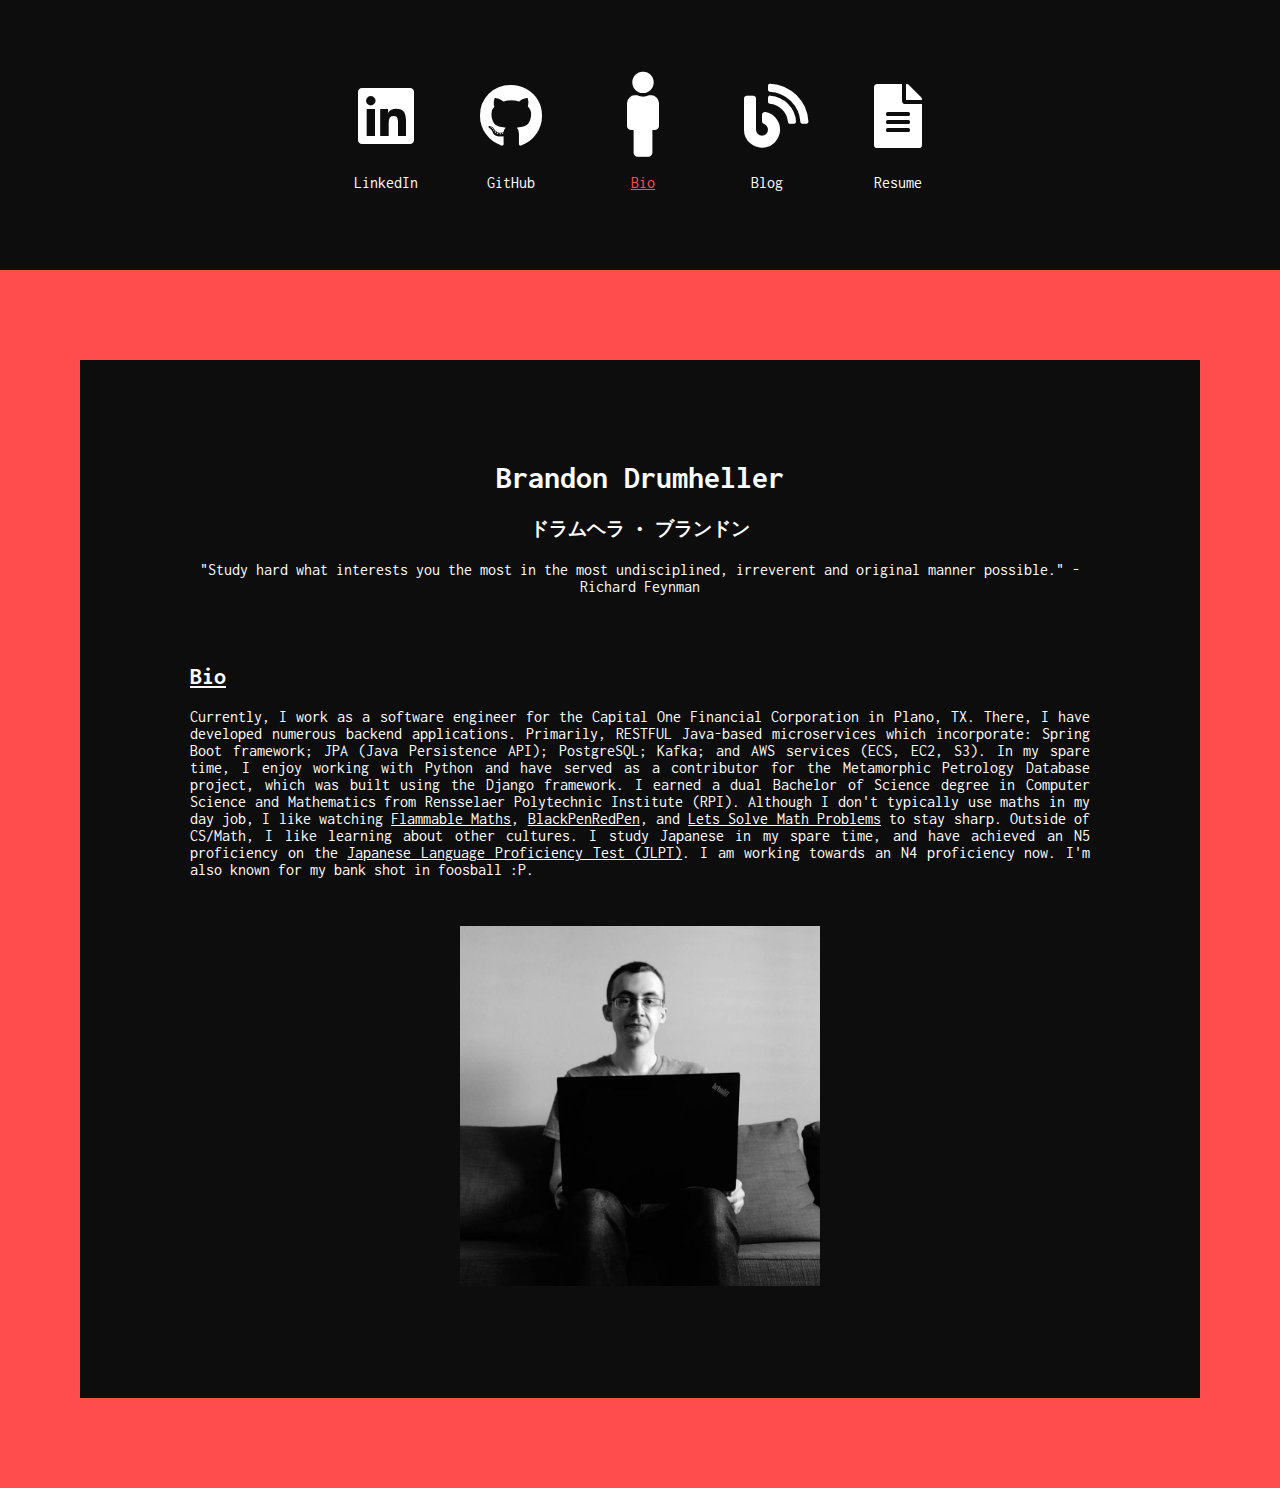
==== index.html @ a4639c78 "add font family" ====
<!DOCTYPE html>
<html lang="en-US">
  <head>
    <meta charset="utf-8"/>
    <title>Brandon Drumheller</title>
	<link href="https://fonts.googleapis.com/css?family=Inconsolata" rel="stylesheet">
    <link rel="stylesheet" href="css/drumheller.css">
	<link href="font-awesome/css/fontawesome.min.css" rel="stylesheet">
	<link rel="stylesheet" href="font-awesome/css/solid.min.css" >
	<link rel="stylesheet" href="font-awesome/css/brands.min.css" >
    <link rel='shortcut icon' type='image/x-icon' href='favicon.ico'>
  </head>
  <body>
    <div id="main-content">
      <table id="buttons">
        <tr id="icons">
          <td class="outer">
            <a href="https://www.linkedin.com/in/bdrumheller" target="_blank">
              <i class="fab fa-linkedin"></i>
            </a>
          </td> 
          <td class="outer">
            <a href="https://github.com/bdrumheller/" target="_blank"> 
              <i class="fab fa-github"></i
            </a>
          </td>
          <td id="center-icon" class="outer">
            <a href="index.html">
			  <i class="fas fa-male fa-lg"></i>
            </a>
          </td>
		  <td class="outer">
            <a href="blog.html">
			  <i class="fas fa-blog"></i>
            </a>
          </td>
		  <td class="outer">
            <a download href="pdf/resume.pdf" target="_blank">
			  <i class="fas fa-file-alt"></i>
            </a>
          </td>
		</tr>
		<tr id="icon-labels">
			<td>LinkedIn</td>
			<td>GitHub</td>
			<td id="current-page">Bio</td>
			<td class="blog-title">Blog</td>
			<td>Resume</td>
		</tr>
      </table>                
    </div>
    <div class="red-bar-pad"></div>
    <div id="bottom-bar">
      <div class="info">
        <div id="inner-info">
		  <div style="text-align:center;padding-bottom:2em;">
			<h1>Brandon Drumheller <br /> <h3>ドラムヘラ • ブランドン</h3> </h1>
			<p>"Study hard what interests you the most in the most undisciplined, irreverent and original manner possible." - Richard Feynman</p>
          </div>
		  <h2><u>Bio</u></h2>
          <p>Currently, I work as a software engineer for the Capital One Financial Corporation in Plano, TX. There, I have developed numerous backend applications. Primarily,
			 RESTFUL Java-based microservices which incorporate: Spring Boot framework; JPA (Java Persistence API); PostgreSQL; Kafka;
			 and AWS services (ECS, EC2, S3). In my spare time, I enjoy working with Python and have served as a contributor 
			 for the Metamorphic Petrology Database project, which was built using the Django framework.
			 I earned a dual Bachelor of Science degree in Computer Science and Mathematics from Rensselaer Polytechnic Institute (RPI).
			 Although I don't typically use maths in my day job, I like watching 
			<a href="https://www.youtube.com/channel/UCtAIs1VCQrymlAnw3mGonhw" target="_blank">Flammable Maths</a>,
			<a href="https://www.youtube.com/user/blackpenredpen" target="_blank">BlackPenRedPen</a>, and 
			<a href="https://www.youtube.com/user/LetssolveMP" target="_blank">Lets Solve Math Problems</a>
			 to stay sharp. Outside of CS/Math, I like learning about other cultures.
			I study Japanese in my spare time, and have achieved an N5 proficiency on the 
			<a href="https://www.jlpt.jp/e/" targe="_blank">Japanese Language Proficiency Test (JLPT)</a>. I am working towards an N4 proficiency now.
			I'm also known for my bank shot in foosball :P.
          </p>
		  <img id="bio-pic" src="img/drumheller.jpg"/>
        </div>
      </div>
    </div>
    <div class='red-bar-pad'></div>
    <script>
      (function(i,s,o,g,r,a,m){i['GoogleAnalyticsObject']=r;i[r]=i[r]||function(){
      (i[r].q=i[r].q||[]).push(arguments)},i[r].l=1*new Date();a=s.createElement(o),
      m=s.getElementsByTagName(o)[0];a.async=1;a.src=g;m.parentNode.insertBefore(a,m)
      })(window,document,'script','https://www.google-analytics.com/analytics.js','ga');
      ga('create', 'UA-99322748-1', 'auto');
      ga('send', 'pageview');
    </script>
  </body>
</html>
---- css/drumheller.css ----
html, head, body, a{   
  width: 100%;    
  height: 100%;
  margin: 0;
  padding: 0;
  color: white;
  background-color: #ff4d4d;
  font-family: 'Inconsolata', monospace, Consolas, Times, serif;
}

a{
  background-color: #0d0d0d;
}

a.extlink{
  text-decoration: underline; 
}

a:hover{
  color: #ff4d4d;
}

i{ 
  background-color: #0d0d0d;
  text-align: center;
}

table{
  margin-left: auto;
  margin-right: auto;
}

td{
  position: relative;
}

.outer{
  padding-left: 0.5em;
  padding-right: 0.5em;
  padding-top: 0em;
  padding-bottom: 0.3em;
  vertical-align:bottom;
}

#center-icon{
  padding-left: 0.8em;
  padding-right: 0.8em;
  bottom:0px;
}

#buttons{
  vertical-align: middle;
  height:100%;
  overflow:auto;
}

#icons{
 font-size: 400%;
}

#icon-labels{
 text-align: center;
 vertical-align: top;
}

#icon-labels td{
 padding-bottom:2em;
}

.m-link:hover{
  color: #ff4d4d;
}

#male{
  font-size: 160%;
  padding-left: 0.2em;
  padding-right: 0.2em;
  padding-bottom:0em;
}

.red-bar-pad{
  min-width: 50px;
  min-height: 90px;
  background-color: #ff4d4d;
}

#main-content{
  height: 30%;
  width: 100%;
  min-height: 220px;
  min-width: 550px;
  background-color: #0d0d0d; 
  overflow:hidden;
}

.info{
  text-align:justify;
  height:auto;
  padding: 3em;
  padding-top:5em;
  padding-bottom:5em;
  width:80%;
  margin-left: auto;
  margin-right: auto;
  background-color: #0d0d0d;
}

#inner-info{
  height:100%;
  max-height:100%;
  max-width:900px;
  margin: auto;
  display: block;
}

ul{
  list-style: none;
  margin: 0; 
  padding: 0; 
}

li{
  display:inline;
}

#bio-pic{
  max-width:40%;
  max-height:40%;
  margin-left:auto;
  margin-right:auto;
  display:block;
  padding-top: 2em;
  padding-bottom: 2em;
}

#current-page{
  text-decoration:underline;
  color: #ff4d4d;
}

b{
	color: #ff4d4d;
}

.blog-title{
	padding-right: 1.2em;
}
---- font-awesome/css/solid.min.css ----
@font-face{font-family:"Font Awesome 5 Free";font-style:normal;font-weight:900;font-display:auto;src:url(../webfonts/fa-solid-900.eot);src:url(../webfonts/fa-solid-900.eot?#iefix) format("embedded-opentype"),url(../webfonts/fa-solid-900.woff2) format("woff2"),url(../webfonts/fa-solid-900.woff) format("woff"),url(../webfonts/fa-solid-900.ttf) format("truetype"),url(../webfonts/fa-solid-900.svg#fontawesome) format("svg")}.fa,.fas{font-family:"Font Awesome 5 Free";font-weight:900}
---- font-awesome/css/brands.min.css ----
@font-face{font-family:"Font Awesome 5 Brands";font-style:normal;font-weight:normal;font-display:auto;src:url(../webfonts/fa-brands-400.eot);src:url(../webfonts/fa-brands-400.eot?#iefix) format("embedded-opentype"),url(../webfonts/fa-brands-400.woff2) format("woff2"),url(../webfonts/fa-brands-400.woff) format("woff"),url(../webfonts/fa-brands-400.ttf) format("truetype"),url(../webfonts/fa-brands-400.svg#fontawesome) format("svg")}.fab{font-family:"Font Awesome 5 Brands"}
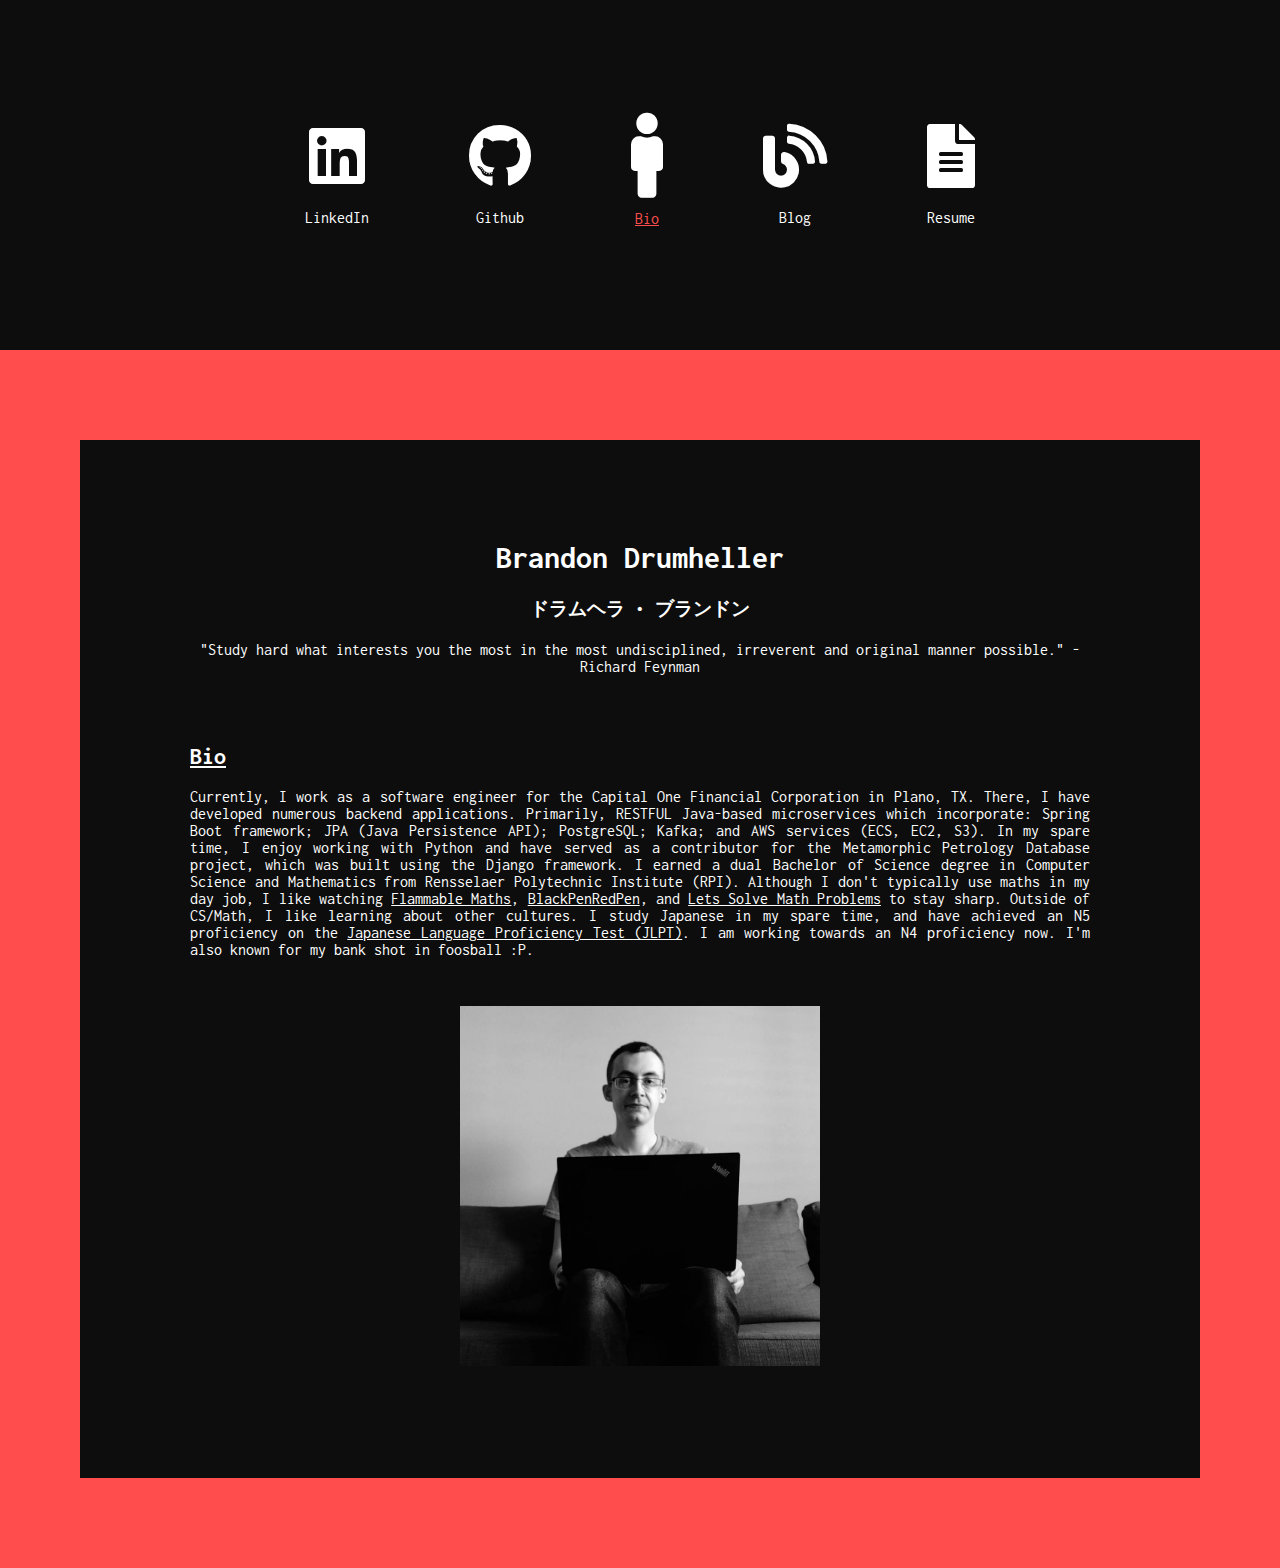
==== commit d47e4004: "add mobile styles" ====
--- a/index.html
+++ b/index.html
@@ -1,89 +1,125 @@
-<!DOCTYPE html>
-<html lang="en-US">
-  <head>
-    <meta charset="utf-8"/>
-    <title>Brandon Drumheller</title>
-	<link href="https://fonts.googleapis.com/css?family=Inconsolata" rel="stylesheet">
-    <link rel="stylesheet" href="css/drumheller.css">
-	<link href="font-awesome/css/fontawesome.min.css" rel="stylesheet">
-	<link rel="stylesheet" href="font-awesome/css/solid.min.css" >
-	<link rel="stylesheet" href="font-awesome/css/brands.min.css" >
-    <link rel='shortcut icon' type='image/x-icon' href='favicon.ico'>
-  </head>
-  <body>
-    <div id="main-content">
-      <table id="buttons">
-        <tr id="icons">
-          <td class="outer">
-            <a href="https://www.linkedin.com/in/bdrumheller" target="_blank">
-              <i class="fab fa-linkedin"></i>
-            </a>
-          </td> 
-          <td class="outer">
-            <a href="https://github.com/bdrumheller/" target="_blank"> 
-              <i class="fab fa-github"></i
-            </a>
-          </td>
-          <td id="center-icon" class="outer">
-            <a href="index.html">
-			  <i class="fas fa-male fa-lg"></i>
-            </a>
-          </td>
-		  <td class="outer">
-            <a href="blog.html">
-			  <i class="fas fa-blog"></i>
-            </a>
-          </td>
-		  <td class="outer">
-            <a download href="pdf/resume.pdf" target="_blank">
-			  <i class="fas fa-file-alt"></i>
-            </a>
-          </td>
-		</tr>
-		<tr id="icon-labels">
-			<td>LinkedIn</td>
-			<td>GitHub</td>
-			<td id="current-page">Bio</td>
-			<td class="blog-title">Blog</td>
-			<td>Resume</td>
-		</tr>
-      </table>                
-    </div>
-    <div class="red-bar-pad"></div>
-    <div id="bottom-bar">
-      <div class="info">
-        <div id="inner-info">
-		  <div style="text-align:center;padding-bottom:2em;">
-			<h1>Brandon Drumheller <br /> <h3>ドラムヘラ • ブランドン</h3> </h1>
-			<p>"Study hard what interests you the most in the most undisciplined, irreverent and original manner possible." - Richard Feynman</p>
-          </div>
-		  <h2><u>Bio</u></h2>
-          <p>Currently, I work as a software engineer for the Capital One Financial Corporation in Plano, TX. There, I have developed numerous backend applications. Primarily,
-			 RESTFUL Java-based microservices which incorporate: Spring Boot framework; JPA (Java Persistence API); PostgreSQL; Kafka;
-			 and AWS services (ECS, EC2, S3). In my spare time, I enjoy working with Python and have served as a contributor 
-			 for the Metamorphic Petrology Database project, which was built using the Django framework.
-			 I earned a dual Bachelor of Science degree in Computer Science and Mathematics from Rensselaer Polytechnic Institute (RPI).
-			 Although I don't typically use maths in my day job, I like watching 
-			<a href="https://www.youtube.com/channel/UCtAIs1VCQrymlAnw3mGonhw" target="_blank">Flammable Maths</a>,
-			<a href="https://www.youtube.com/user/blackpenredpen" target="_blank">BlackPenRedPen</a>, and 
-			<a href="https://www.youtube.com/user/LetssolveMP" target="_blank">Lets Solve Math Problems</a>
-			 to stay sharp. Outside of CS/Math, I like learning about other cultures.
-			I study Japanese in my spare time, and have achieved an N5 proficiency on the 
-			<a href="https://www.jlpt.jp/e/" targe="_blank">Japanese Language Proficiency Test (JLPT)</a>. I am working towards an N4 proficiency now.
-			I'm also known for my bank shot in foosball :P.
-          </p>
-		  <img id="bio-pic" src="img/drumheller.jpg"/>
-        </div>
-      </div>
-    </div>
-    <div class='red-bar-pad'></div>
-    <script>
-      (function(i,s,o,g,r,a,m){i['GoogleAnalyticsObject']=r;i[r]=i[r]||function(){
-      (i[r].q=i[r].q||[]).push(arguments)},i[r].l=1*new Date();a=s.createElement(o),
-      m=s.getElementsByTagName(o)[0];a.async=1;a.src=g;m.parentNode.insertBefore(a,m)
-      })(window,document,'script','https://www.google-analytics.com/analytics.js','ga');
-      ga('create', 'UA-99322748-1', 'auto');
-      ga('send', 'pageview');
-    </script>
-  </body>
-</html>
+<!DOCTYPE html>
+<html lang="en-US">
+  <head>
+    <meta charset="utf-8"/>
+    <title>Brandon Drumheller</title>
+	<meta name="viewport" content="width=device-width, initial-scale=1">
+	<link href="https://fonts.googleapis.com/css?family=Inconsolata" rel="stylesheet">
+    <link rel="stylesheet" href="css/drumheller.css">
+	<link href="font-awesome/css/fontawesome.min.css" rel="stylesheet">
+	<link rel="stylesheet" href="font-awesome/css/solid.min.css" >
+	<link rel="stylesheet" href="font-awesome/css/brands.min.css" >
+    <link rel='shortcut icon' type='image/x-icon' href='favicon.ico'>
+  </head>
+  <body>
+    <div id="main-content">  
+		<div class="desktop-icons">
+			<div class="flex-item">
+				<div class="nav-icons">
+					<a href="https://www.linkedin.com/in/bdrumheller" target="_blank">
+						<i class="fab fa-linkedin"></i>
+					</a>
+				</div>
+				<br/>
+				LinkedIn
+			</div>
+			<div class="flex-item">
+				<div class="nav-icons">
+					<a href="https://github.com/bdrumheller/" target="_blank"> 
+					  <i class="fab fa-github"></i>
+					</a>
+				</div>
+				<br />
+				Github
+			</div>
+			<div class="flex-item">
+				<div class="nav-icons">
+					<a href="index.html">
+					  <i class="fas fa-male fa-lg"></i>
+					</a>
+				</div>
+				<br/>
+				<div id="current-page">Bio</div>
+			</div>
+			<div class="flex-item">
+				<div class="nav-icons">
+					<a href="blog.html">
+					  <i class="fas fa-blog"></i>
+					</a>
+				</div>
+				<br />
+				Blog
+			</div>
+			<div class="flex-item">
+				<div class="nav-icons">
+					<a download href="pdf/resume.pdf" target="_blank">
+					  <i class="fas fa-file-alt"></i>
+					</a>
+				</div>
+				<br/>
+				Resume
+			</div>
+		</div>
+		<!-- mobile nav-->
+		<div class="mobile-icons">
+			<div class="mobile-item">
+				<a href="https://www.linkedin.com/in/bdrumheller" target="_blank">
+					<i class="fab fa-linkedin"></i> LinkedIn</a>
+			</div>
+			<div class="mobile-item">
+				<a href="https://github.com/bdrumheller/" target="_blank"> 
+				  <i class="fab fa-github"></i> Github</a>
+			</div>
+			<div class="mobile-item">
+				<a href="index.html">
+				  <i class="fas fa-male fa-lg"></i> <u>Bio</u></a>
+			</div>
+			<div class="mobile-item">
+				<a href="blog.html">
+				  <i class="fas fa-blog"></i> Blog</a>
+			</div>
+			<div class="mobile-item">
+				<a download href="pdf/resume.pdf" target="_blank">
+				  <i class="fas fa-file-alt"></i> Resume</a>
+				  
+			</div>
+		</div>
+    </div>
+    <div class="red-bar-pad"></div>
+    <div id="bottom-bar">
+      <div class="info">
+        <div id="inner-info">
+		  <div style="text-align:center;padding-bottom:2em;">
+			<h1>Brandon Drumheller <br /> <h3>ドラムヘラ • ブランドン</h3> </h1>
+			<p>"Study hard what interests you the most in the most undisciplined, irreverent and original manner possible." - Richard Feynman</p>
+          </div>
+		  <h2><u>Bio</u></h2>
+          <p>Currently, I work as a software engineer for the Capital One Financial Corporation in Plano, TX. There, I have developed numerous backend applications. Primarily,
+			 RESTFUL Java-based microservices which incorporate: Spring Boot framework; JPA (Java Persistence API); PostgreSQL; Kafka;
+			 and AWS services (ECS, EC2, S3). In my spare time, I enjoy working with Python and have served as a contributor 
+			 for the Metamorphic Petrology Database project, which was built using the Django framework.
+			 I earned a dual Bachelor of Science degree in Computer Science and Mathematics from Rensselaer Polytechnic Institute (RPI).
+			 Although I don't typically use maths in my day job, I like watching 
+			<a href="https://www.youtube.com/channel/UCtAIs1VCQrymlAnw3mGonhw" target="_blank">Flammable Maths</a>,
+			<a href="https://www.youtube.com/user/blackpenredpen" target="_blank">BlackPenRedPen</a>, and 
+			<a href="https://www.youtube.com/user/LetssolveMP" target="_blank">Lets Solve Math Problems</a>
+			 to stay sharp. Outside of CS/Math, I like learning about other cultures.
+			I study Japanese in my spare time, and have achieved an N5 proficiency on the 
+			<a href="https://www.jlpt.jp/e/" targe="_blank">Japanese Language Proficiency Test (JLPT)</a>. I am working towards an N4 proficiency now.
+			I'm also known for my bank shot in foosball :P.
+          </p>
+		  <img id="bio-pic" src="img/drumheller.jpg"/>
+        </div>
+      </div>
+    </div>
+    <div class='red-bar-pad'></div>
+    <script>
+      (function(i,s,o,g,r,a,m){i['GoogleAnalyticsObject']=r;i[r]=i[r]||function(){
+      (i[r].q=i[r].q||[]).push(arguments)},i[r].l=1*new Date();a=s.createElement(o),
+      m=s.getElementsByTagName(o)[0];a.async=1;a.src=g;m.parentNode.insertBefore(a,m)
+      })(window,document,'script','https://www.google-analytics.com/analytics.js','ga');
+      ga('create', 'UA-99322748-1', 'auto');
+      ga('send', 'pageview');
+    </script>
+  </body>
+</html>
--- a/css/drumheller.css
+++ b/css/drumheller.css
@@ -48,13 +48,7 @@
   bottom:0px;
 }
 
-#buttons{
-  vertical-align: middle;
-  height:100%;
-  overflow:auto;
-}
-
-#icons{
+.nav-icons{
  font-size: 400%;
 }
 
@@ -87,8 +81,9 @@
 #main-content{
   height: 30%;
   width: 100%;
-  min-height: 220px;
-  min-width: 550px;
+  min-height: 350px;
+  min-width: 100%;
+  /* min-width: 550px; */
   background-color: #0d0d0d; 
   overflow:hidden;
 }
@@ -106,10 +101,11 @@
 }
 
 #inner-info{
-  height:100%;
+  height:100%;  
   max-height:100%;
   max-width:900px;
-  margin: auto;
+  margin-left: auto;
+  margin-right: auto;
   display: block;
 }
 
@@ -145,3 +141,68 @@
 .blog-title{
 	padding-right: 1.2em;
 }
+
+.desktop-icons{
+	display: flex;
+	height: 100%;
+	flex-direction: row;
+	justify-content: center;
+	align-items: center;
+	text-align: center;
+}
+
+.mobile-icons{
+	display: flex;
+	height: 100%;
+	flex-direction: column;
+	justify-content: center;
+	align-items: center;
+	text-decoration: none;
+	/* width: 80%; */
+	margin-left: auto;
+	margin-right: auto;
+	/* display:block; */
+}
+
+.mobile-item{
+	padding-top: 15px;
+	padding-bottom: 15px;
+	font-size: 200%;
+	width: 180px;
+	text-align: left;
+}
+
+.mobile-item a{
+	text-decoration: none;
+}
+
+.flex-item{
+	padding-left: 50px;
+	padding-right: 50px;
+}
+
+@media (max-width: 700px){
+	.desktop-icons{
+		flex-direction:column;
+		display: none;
+	}
+	.info{
+		padding:0;
+		width:100%;
+	}
+	#inner-info{
+	  width: 80%;
+	  padding-top:4em;
+	  padding-bottom:4em;
+	}
+	#bio-pic{
+		max-width:260px;
+	}
+}
+
+@media (min-width: 700px){
+	.mobile-icons{
+		display: none;
+	}
+}
+
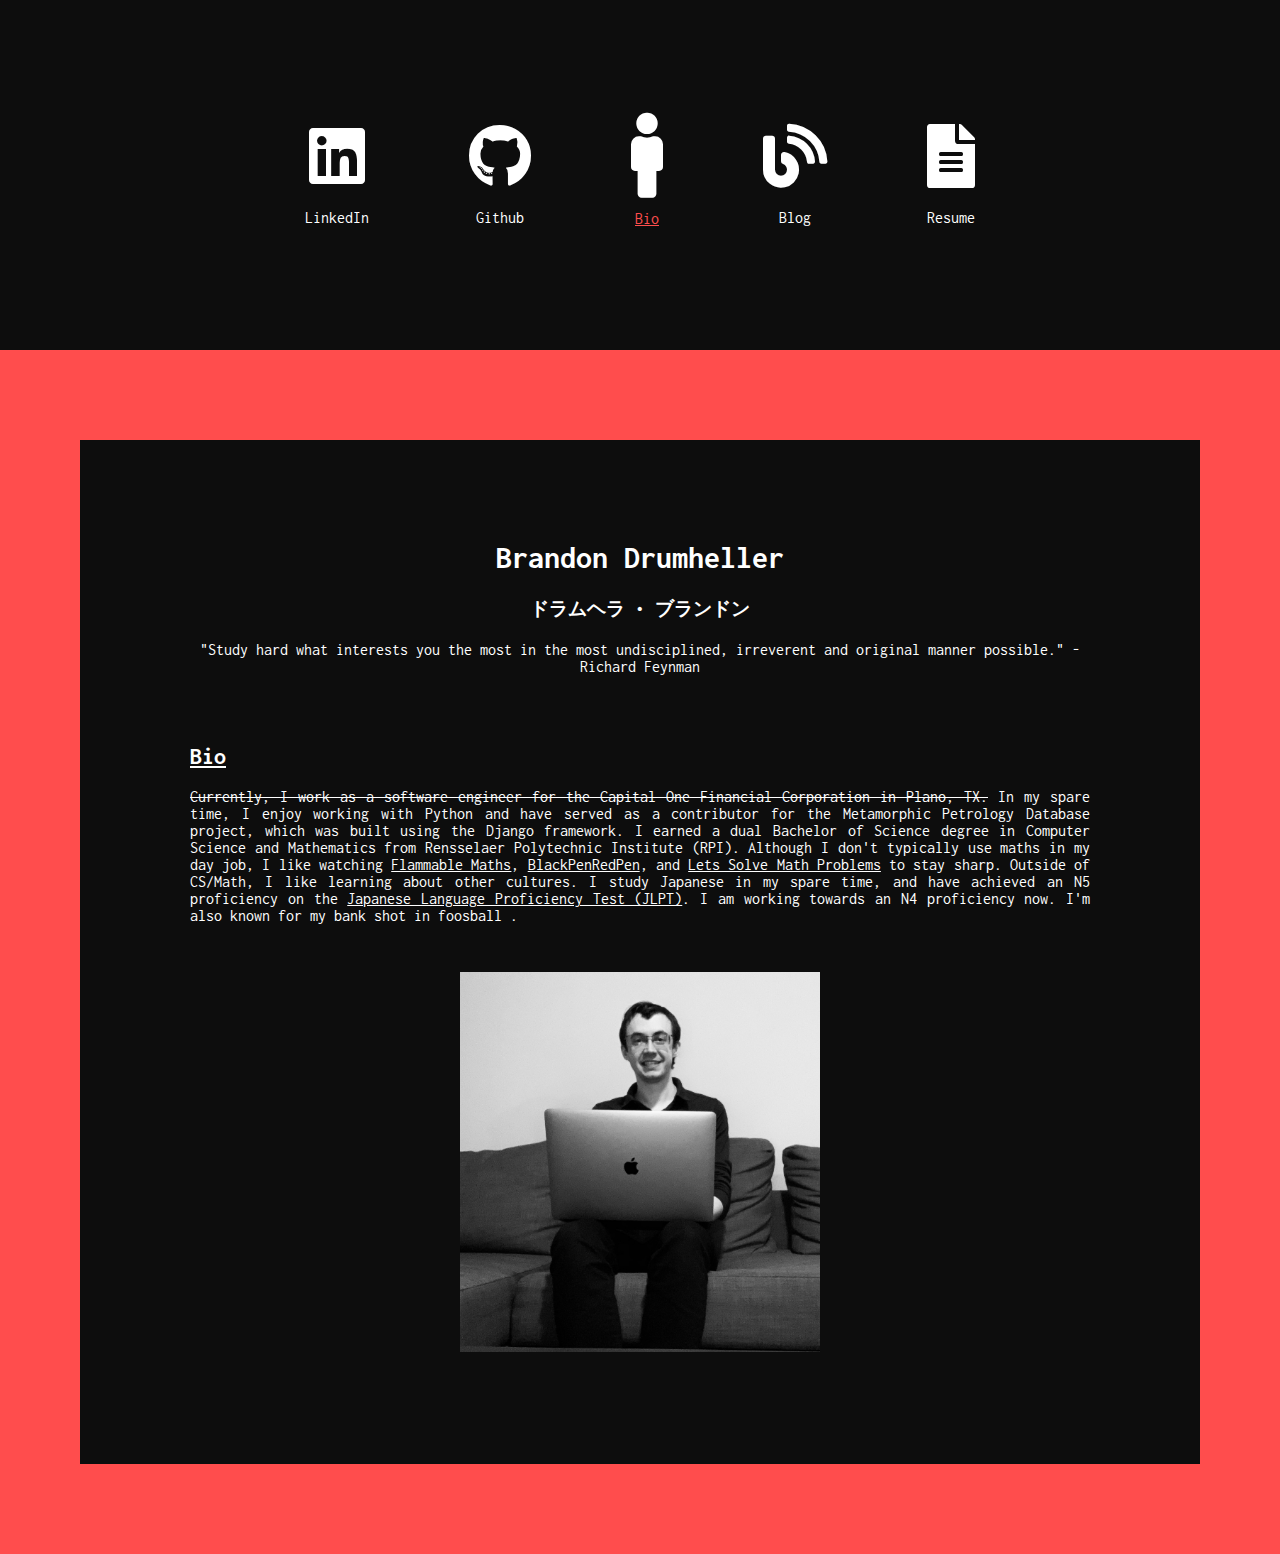
==== commit 6807b0cf: "update image + bio" ====
--- a/index.html
+++ b/index.html
@@ -16,7 +16,7 @@
 		<div class="desktop-icons">
 			<div class="flex-item">
 				<div class="nav-icons">
-					<a href="https://www.linkedin.com/in/bdrumheller" target="_blank">
+					<a href="https://www.linkedin.com/in/bdrumheller" target="_blank" rel="noopener">
 						<i class="fab fa-linkedin"></i>
 					</a>
 				</div>
@@ -25,7 +25,7 @@
 			</div>
 			<div class="flex-item">
 				<div class="nav-icons">
-					<a href="https://github.com/bdrumheller/" target="_blank"> 
+					<a href="https://github.com/bdrumheller/" target="_blank" rel="noopener"> 
 					  <i class="fab fa-github"></i>
 					</a>
 				</div>
@@ -63,11 +63,11 @@
 		<!-- mobile nav-->
 		<div class="mobile-icons">
 			<div class="mobile-item">
-				<a href="https://www.linkedin.com/in/bdrumheller" target="_blank">
+				<a href="https://www.linkedin.com/in/bdrumheller" target="_blank" rel="noopener">
 					<i class="fab fa-linkedin"></i> LinkedIn</a>
 			</div>
 			<div class="mobile-item">
-				<a href="https://github.com/bdrumheller/" target="_blank"> 
+				<a href="https://github.com/bdrumheller/" target="_blank" rel="noopener"> 
 				  <i class="fab fa-github"></i> Github</a>
 			</div>
 			<div class="mobile-item">
@@ -81,7 +81,6 @@
 			<div class="mobile-item">
 				<a download href="pdf/resume.pdf" target="_blank">
 				  <i class="fas fa-file-alt"></i> Resume</a>
-				  
 			</div>
 		</div>
     </div>
@@ -94,21 +93,21 @@
 			<p>"Study hard what interests you the most in the most undisciplined, irreverent and original manner possible." - Richard Feynman</p>
           </div>
 		  <h2><u>Bio</u></h2>
-          <p>Currently, I work as a software engineer for the Capital One Financial Corporation in Plano, TX. There, I have developed numerous backend applications. Primarily,
-			 RESTFUL Java-based microservices which incorporate: Spring Boot framework; JPA (Java Persistence API); PostgreSQL; Kafka;
-			 and AWS services (ECS, EC2, S3). In my spare time, I enjoy working with Python and have served as a contributor 
+          <p>
+			<strike>Currently, I work as a software engineer for the Capital One Financial Corporation in Plano, TX.</strike> 
+			 In my spare time, I enjoy working with Python and have served as a contributor 
 			 for the Metamorphic Petrology Database project, which was built using the Django framework.
 			 I earned a dual Bachelor of Science degree in Computer Science and Mathematics from Rensselaer Polytechnic Institute (RPI).
 			 Although I don't typically use maths in my day job, I like watching 
-			<a href="https://www.youtube.com/channel/UCtAIs1VCQrymlAnw3mGonhw" target="_blank">Flammable Maths</a>,
-			<a href="https://www.youtube.com/user/blackpenredpen" target="_blank">BlackPenRedPen</a>, and 
-			<a href="https://www.youtube.com/user/LetssolveMP" target="_blank">Lets Solve Math Problems</a>
+			<a href="https://www.youtube.com/channel/UCtAIs1VCQrymlAnw3mGonhw" target="_blank" rel="noopener">Flammable Maths</a>,
+			<a href="https://www.youtube.com/user/blackpenredpen" target="_blank" rel="noopener">BlackPenRedPen</a>, and 
+			<a href="https://www.youtube.com/user/LetssolveMP" target="_blank" rel="noopener">Lets Solve Math Problems</a>
 			 to stay sharp. Outside of CS/Math, I like learning about other cultures.
 			I study Japanese in my spare time, and have achieved an N5 proficiency on the 
-			<a href="https://www.jlpt.jp/e/" targe="_blank">Japanese Language Proficiency Test (JLPT)</a>. I am working towards an N4 proficiency now.
-			I'm also known for my bank shot in foosball :P.
+			<a href="https://www.jlpt.jp/e/" targe="_blank" rel="noopener">Japanese Language Proficiency Test (JLPT)</a>. I am working towards an N4 proficiency now.
+			I'm also known for my bank shot in foosball .
           </p>
-		  <img id="bio-pic" src="img/drumheller.jpg"/>
+		  <img id="bio-pic" src="img/drumheller.jpg" alt="Brandon working on his ThinkPad"/>
         </div>
       </div>
     </div>
--- a/css/drumheller.css
+++ b/css/drumheller.css
@@ -176,6 +176,10 @@
 	text-decoration: none;
 }
 
+.mobile-item i{
+	width: 30px;
+}
+
 .flex-item{
 	padding-left: 50px;
 	padding-right: 50px;
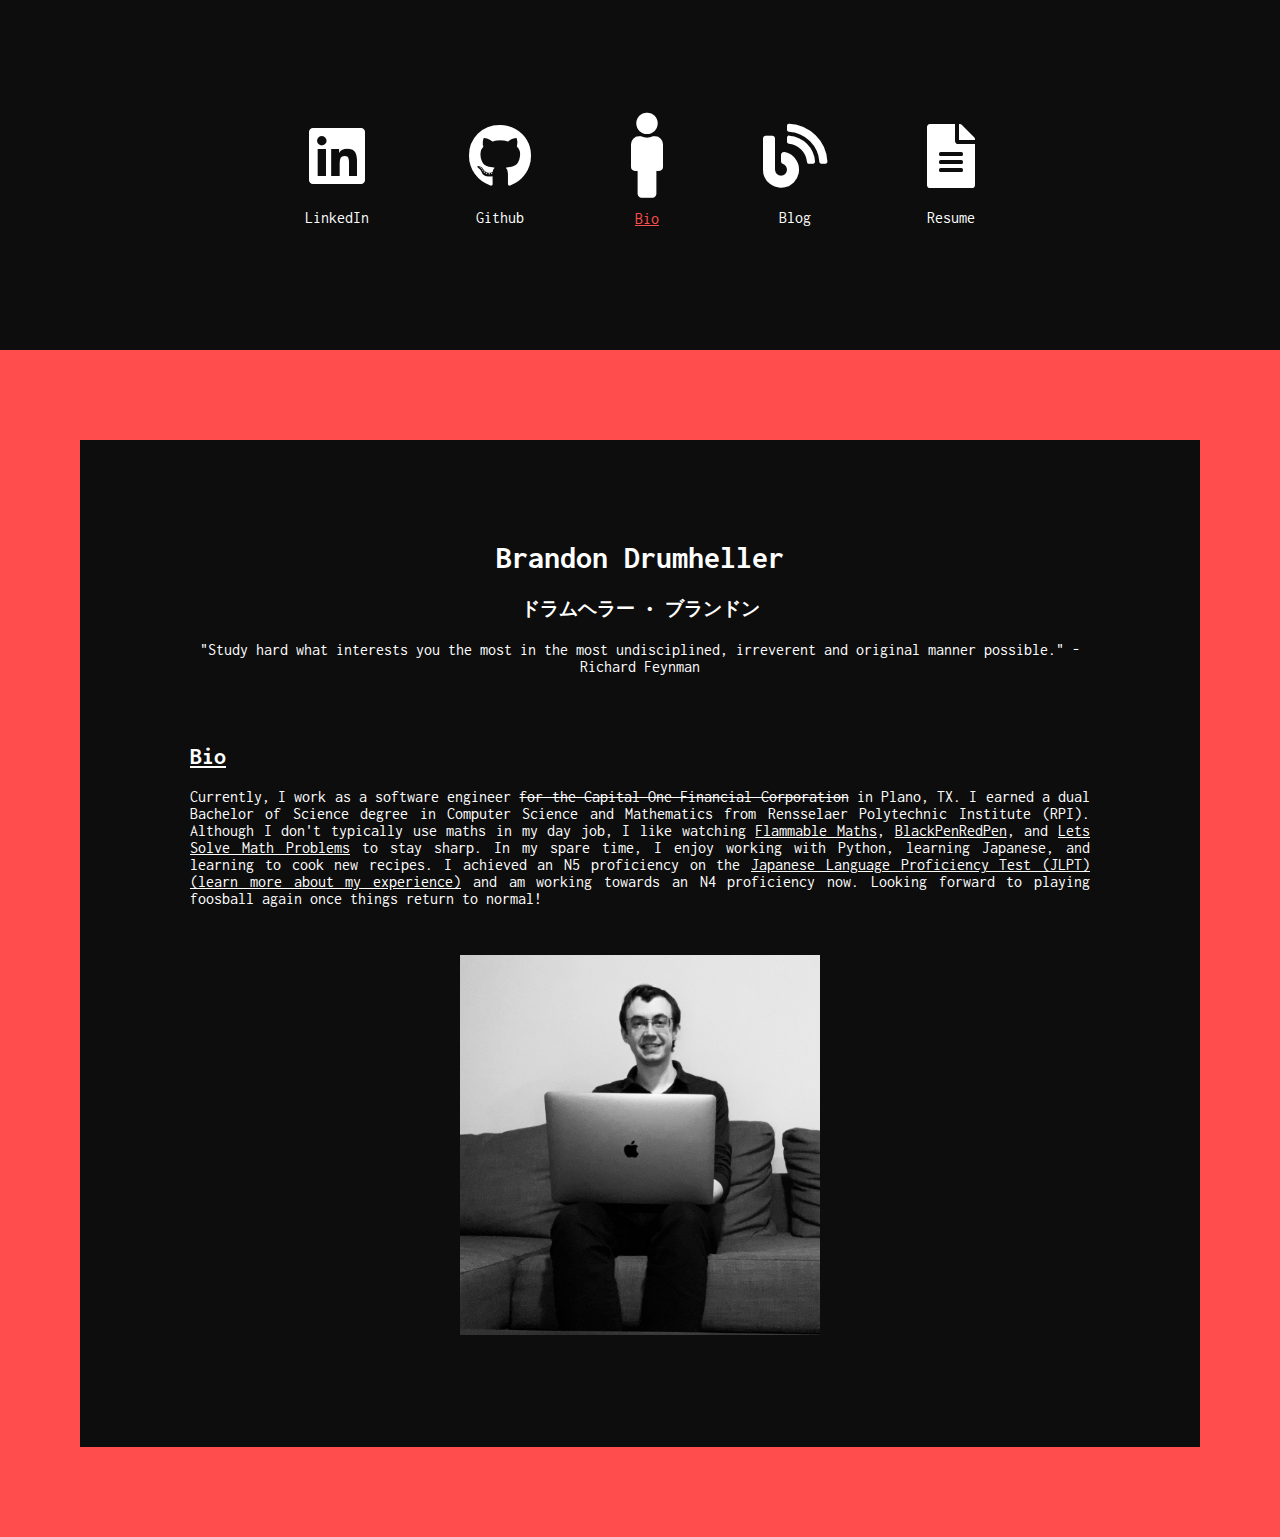
==== commit ecdfe04a: "update bio" ====
--- a/index.html
+++ b/index.html
@@ -89,23 +89,22 @@
       <div class="info">
         <div id="inner-info">
 		  <div style="text-align:center;padding-bottom:2em;">
-			<h1>Brandon Drumheller <br /> <h3>ドラムヘラ • ブランドン</h3> </h1>
+			<h1>Brandon Drumheller <br /> <h3>ドラムヘラー • ブランドン</h3> </h1>
 			<p>"Study hard what interests you the most in the most undisciplined, irreverent and original manner possible." - Richard Feynman</p>
           </div>
 		  <h2><u>Bio</u></h2>
           <p>
-			<strike>Currently, I work as a software engineer for the Capital One Financial Corporation in Plano, TX.</strike> 
-			 In my spare time, I enjoy working with Python and have served as a contributor 
-			 for the Metamorphic Petrology Database project, which was built using the Django framework.
+			Currently, I work as a software engineer <strike>for the Capital One Financial Corporation</strike>  in Plano, TX.
 			 I earned a dual Bachelor of Science degree in Computer Science and Mathematics from Rensselaer Polytechnic Institute (RPI).
 			 Although I don't typically use maths in my day job, I like watching 
 			<a href="https://www.youtube.com/channel/UCtAIs1VCQrymlAnw3mGonhw" target="_blank" rel="noopener">Flammable Maths</a>,
 			<a href="https://www.youtube.com/user/blackpenredpen" target="_blank" rel="noopener">BlackPenRedPen</a>, and 
 			<a href="https://www.youtube.com/user/LetssolveMP" target="_blank" rel="noopener">Lets Solve Math Problems</a>
-			 to stay sharp. Outside of CS/Math, I like learning about other cultures.
-			I study Japanese in my spare time, and have achieved an N5 proficiency on the 
-			<a href="https://www.jlpt.jp/e/" targe="_blank" rel="noopener">Japanese Language Proficiency Test (JLPT)</a>. I am working towards an N4 proficiency now.
-			I'm also known for my bank shot in foosball .
+			 to stay sharp. In my spare time, I enjoy working with Python, learning Japanese, and learning to cook new recipes. I achieved an N5 proficiency on the 
+			<a href="https://www.jlpt.jp/e/" targe="_blank" rel="noopener">Japanese Language Proficiency Test (JLPT)</a>  
+			<a href="blog/language-comprehension-framework.html" targe="_blank">(learn more about my experience)</a>
+			and am working towards an N4 proficiency now.
+			Looking forward to playing foosball again once things return to normal!
           </p>
 		  <img id="bio-pic" src="img/drumheller.jpg" alt="Brandon working on his ThinkPad"/>
         </div>
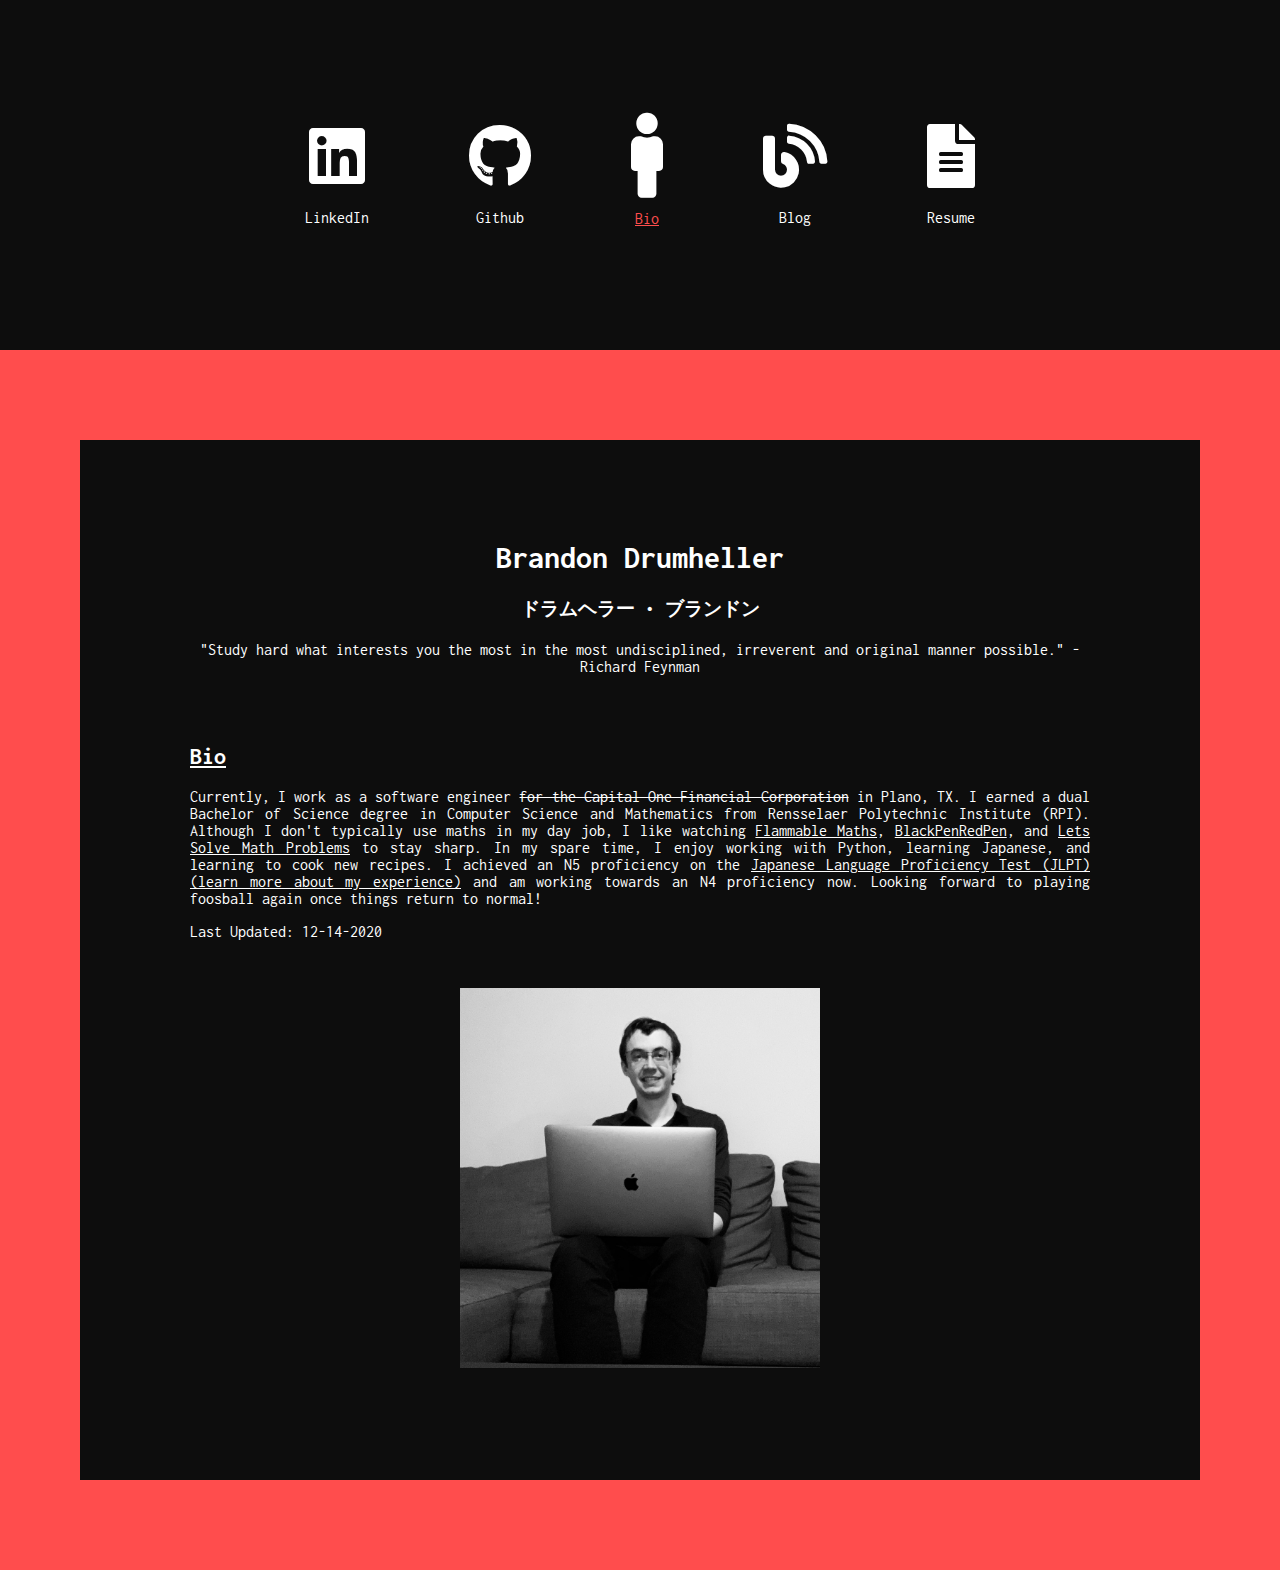
==== commit d3c6651c: "add update date" ====
--- a/index.html
+++ b/index.html
@@ -105,7 +105,10 @@
 			<a href="blog/language-comprehension-framework.html" targe="_blank">(learn more about my experience)</a>
 			and am working towards an N4 proficiency now.
 			Looking forward to playing foosball again once things return to normal!
-          </p>
+		  </p>
+		  <p>
+			  Last Updated: 12-14-2020
+		  </p>
 		  <img id="bio-pic" src="img/drumheller.jpg" alt="Brandon working on his ThinkPad"/>
         </div>
       </div>
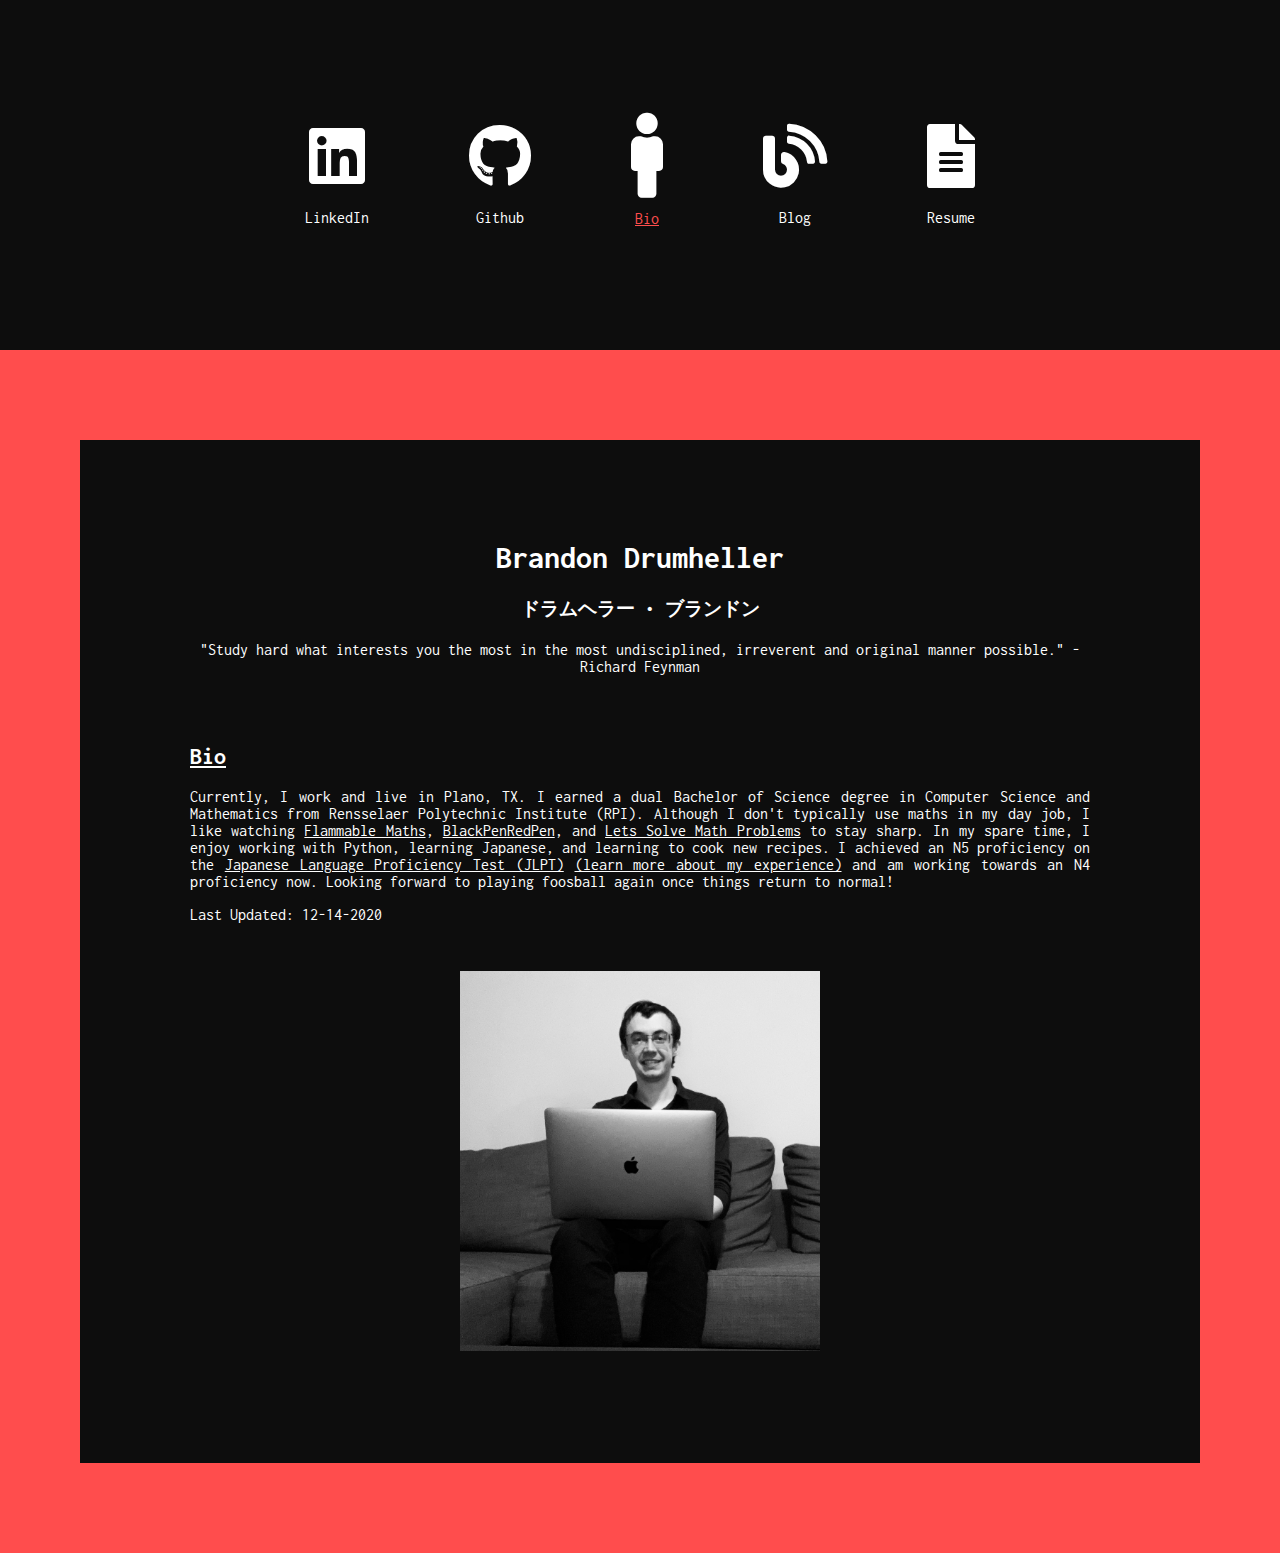
==== commit d269e9cb: "update intro" ====
--- a/index.html
+++ b/index.html
@@ -94,7 +94,7 @@
           </div>
 		  <h2><u>Bio</u></h2>
           <p>
-			Currently, I work as a software engineer <strike>for the Capital One Financial Corporation</strike>  in Plano, TX.
+			Currently, I work and live in Plano, TX.
 			 I earned a dual Bachelor of Science degree in Computer Science and Mathematics from Rensselaer Polytechnic Institute (RPI).
 			 Although I don't typically use maths in my day job, I like watching 
 			<a href="https://www.youtube.com/channel/UCtAIs1VCQrymlAnw3mGonhw" target="_blank" rel="noopener">Flammable Maths</a>,
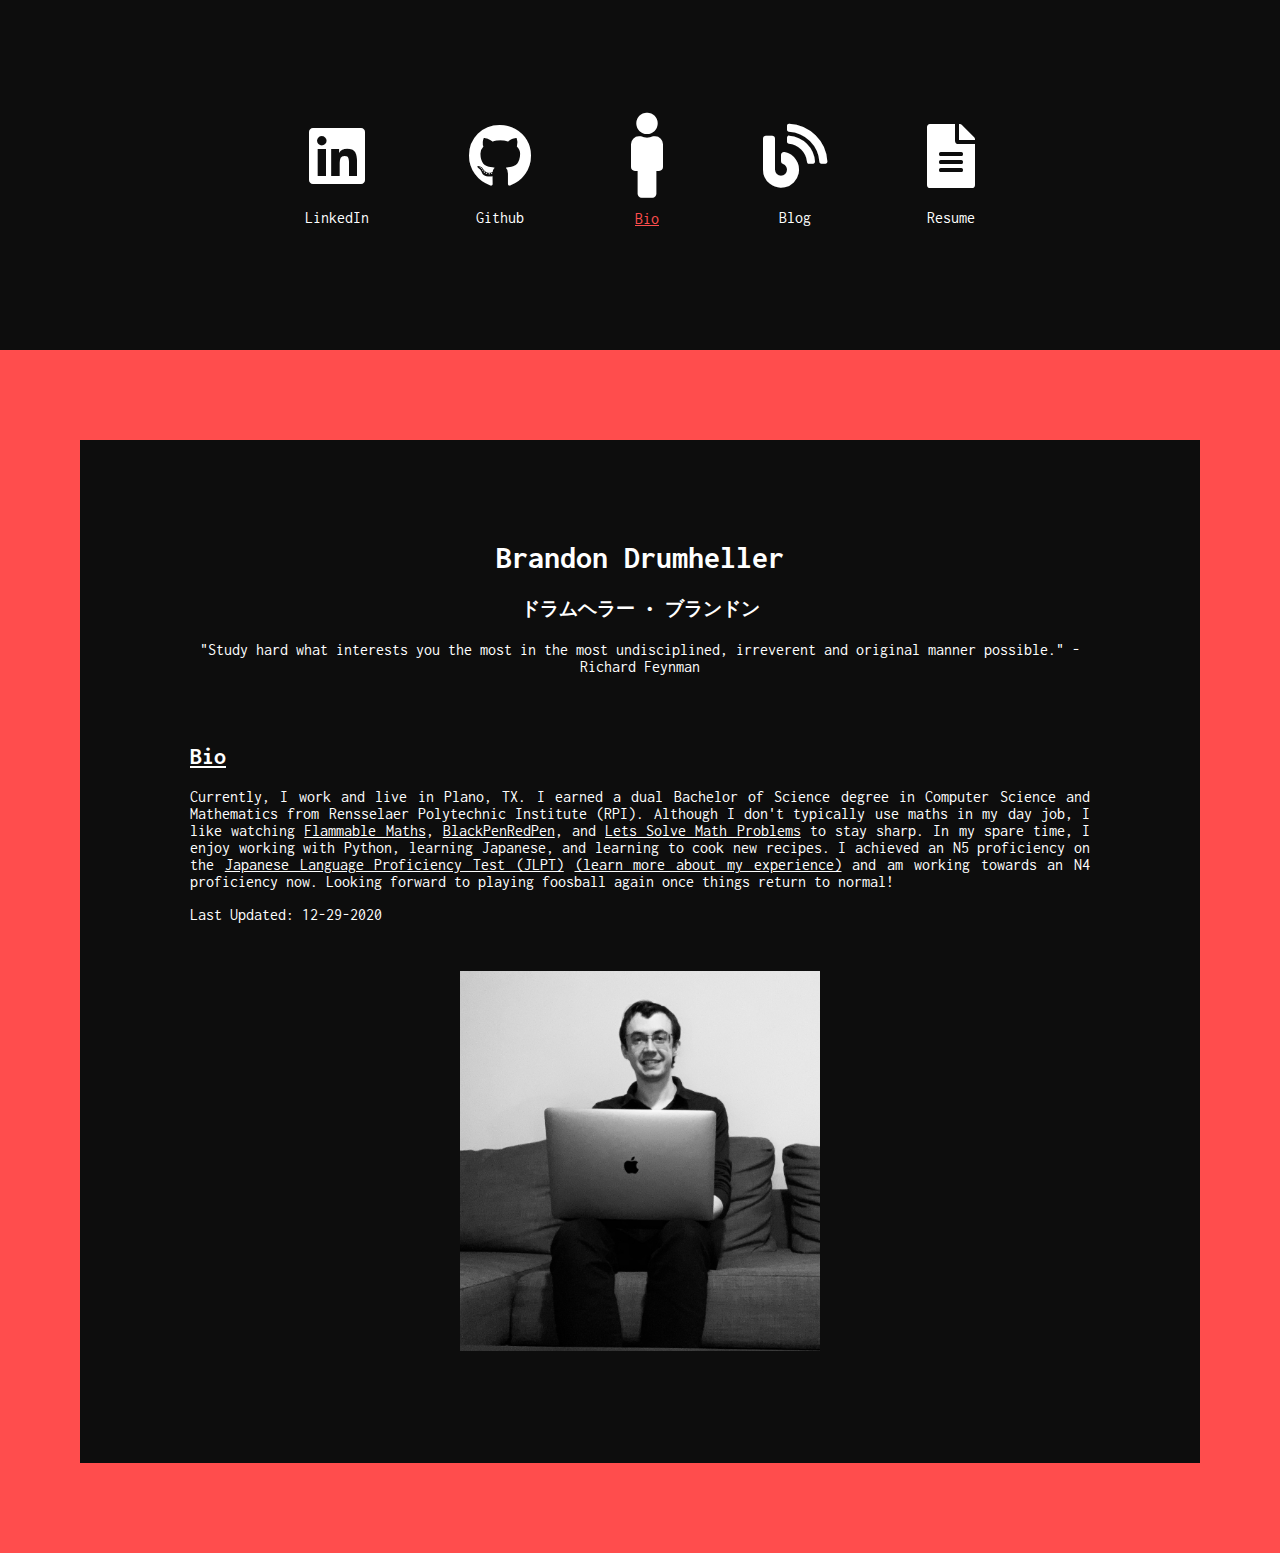
==== commit a0baab75: "update intro" ====
--- a/index.html
+++ b/index.html
@@ -107,7 +107,7 @@
 			Looking forward to playing foosball again once things return to normal!
 		  </p>
 		  <p>
-			  Last Updated: 12-14-2020
+			  Last Updated: 12-29-2020
 		  </p>
 		  <img id="bio-pic" src="img/drumheller.jpg" alt="Brandon working on his ThinkPad"/>
         </div>
